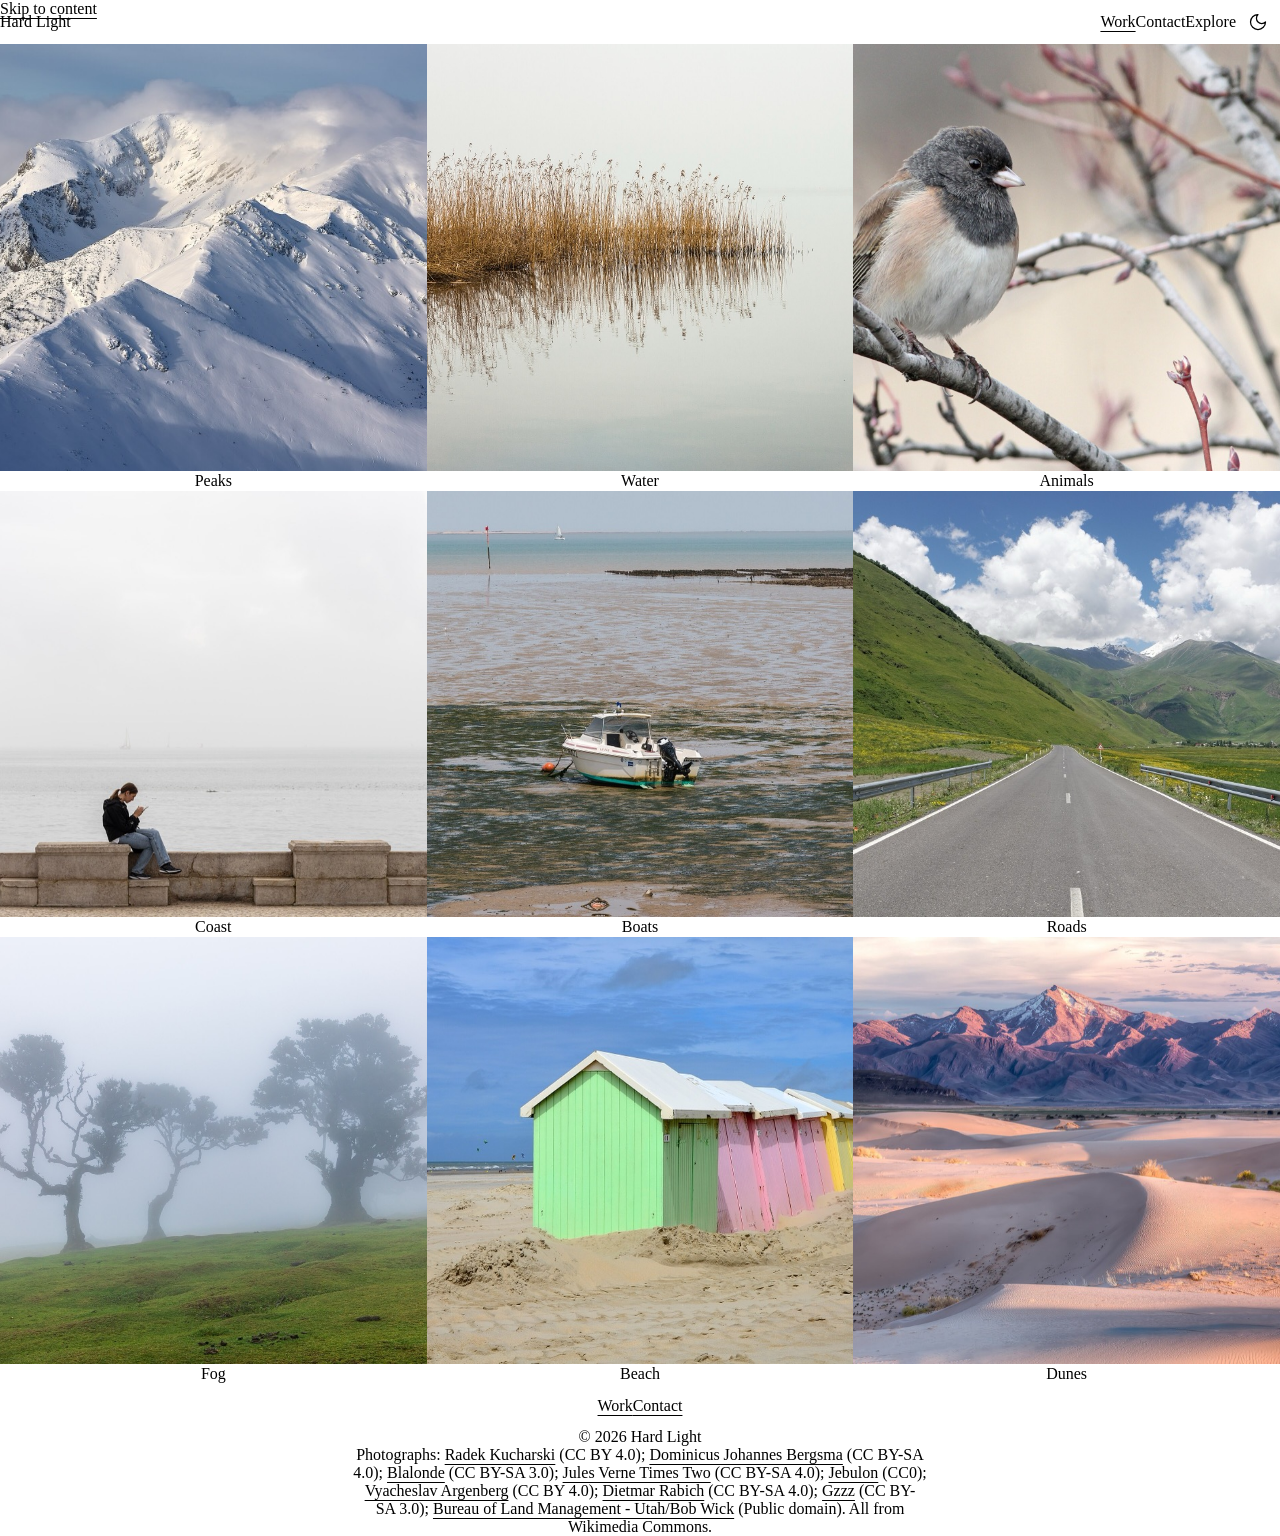
==== index.html @ 526d986b "Add files via upload" ====
<!doctype html>
<html lang="en">
<head>
<meta charset="utf-8">
<meta name="viewport" content="width=device-width, initial-scale=1">
<title>Hard Light: photography</title>
<meta name="description" content="Photography by subject: peaks, water, animals, coast, boats, roads, fog, beach and dunes.">
<link rel="preconnect" href="https://fonts.googleapis.com">
<link rel="preconnect" href="https://fonts.gstatic.com" crossorigin>
<link href="https://fonts.googleapis.com/css2?family=Libre+Franklin:wght@300;400&display=swap" rel="stylesheet">
<link rel="stylesheet" href="styles.css">
<script>
(function () { var d = document.documentElement; d.classList.add('js');
  try { var m = localStorage.getItem('mode'); if (m === 'dark' || m === 'light') d.dataset.mode = m; } catch (e) {} })();
</script>
<script src="pictures.js" defer></script>
<script src="site.js" defer></script>
</head>
<body data-root="">
<a class="skip" href="#main">Skip to content</a>
<header class="header">
  <a class="name" href="index.html">Hard Light</a>
  <nav class="nav" aria-label="Main">
    <a href="index.html" aria-current="page">Work</a>
    <a href="contact.html">Contact</a>
    <button class="nav__button" type="button" data-explore aria-haspopup="dialog">Explore</button>
    <button class="mode" type="button" data-mode-toggle aria-label="Dark mode" aria-pressed="false">
      <svg class="mode__moon" aria-hidden="true" width="20" height="20" viewBox="0 0 24 24" fill="none" stroke="currentColor" stroke-width="1.5" stroke-linecap="round" stroke-linejoin="round"><path d="M12 3a6 6 0 0 0 9 9 9 9 0 1 1-9-9Z"/></svg>
      <svg class="mode__sun" aria-hidden="true" width="20" height="20" viewBox="0 0 24 24" fill="none" stroke="currentColor" stroke-width="1.5" stroke-linecap="round" stroke-linejoin="round"><circle cx="12" cy="12" r="4"/><path d="M12 2v2M12 20v2M4.93 4.93l1.41 1.41M17.66 17.66l1.41 1.41M2 12h2M20 12h2M6.34 17.66l-1.41 1.41M19.07 4.93l-1.41 1.41"/></svg>
    </button>
  </nav>
</header>
<main id="main">
<h1 class="visually-hidden">Hard Light: photography</h1>
<div class="grid">
  <a class="tile" href="work/peaks.html">
    <img src="images/peaks-1-960.jpg" width="960" height="960" sizes="(min-width: 40rem) 30vw, 100vw" srcset="images/peaks-1-960.jpg 960w, images/peaks-1.jpg 1920w" alt="Wind sculpted snowy mountain ridge in soft cloud light" fetchpriority="high">
    <h2>Peaks</h2>
  </a>
  <a class="tile" href="work/water.html">
    <img src="images/water-1-960.jpg" width="960" height="960" sizes="(min-width: 40rem) 30vw, 100vw" srcset="images/water-1-960.jpg 960w, images/water-1.jpg 1920w" alt="A clump of golden reeds reflected in still pale water under a misty sky" fetchpriority="high">
    <h2>Water</h2>
  </a>
  <a class="tile" href="work/animals.html">
    <img src="images/animals-1-960.jpg" width="960" height="960" sizes="(min-width: 40rem) 30vw, 100vw" srcset="images/animals-1-960.jpg 960w, images/animals-1.jpg 1920w" alt="Grey junco on a bare branch with soft pink background" fetchpriority="high">
    <h2>Animals</h2>
  </a>
  <a class="tile" href="work/coast.html">
    <img src="images/coast-1-960.jpg" width="960" height="960" sizes="(min-width: 40rem) 30vw, 100vw" srcset="images/coast-1-960.jpg 960w, images/coast-1.jpg 1920w" alt="A lone person sitting on a stone sea wall using a phone under a white sky" loading="lazy">
    <h2>Coast</h2>
  </a>
  <a class="tile" href="work/boats.html">
    <img src="images/boats-1-960.jpg" width="960" height="960" sizes="(min-width: 40rem) 30vw, 100vw" srcset="images/boats-1-960.jpg 960w, images/boats-1.jpg 1920w" alt="Small motorboat stranded on wet sand flats at low tide" loading="lazy">
    <h2>Boats</h2>
  </a>
  <a class="tile" href="work/roads.html">
    <img src="images/roads-1-960.jpg" width="960" height="960" sizes="(min-width: 40rem) 30vw, 100vw" srcset="images/roads-1-960.jpg 960w, images/roads-1.jpg 1920w" alt="An empty road running straight into a steep green valley under big clouds" loading="lazy">
    <h2>Roads</h2>
  </a>
  <a class="tile" href="work/fog.html">
    <img src="images/fog-1-960.jpg" width="960" height="960" sizes="(min-width: 40rem) 30vw, 100vw" srcset="images/fog-1-960.jpg 960w, images/fog-1.jpg 1920w" alt="Three twisted trees on a grassy slope in thick white fog" loading="lazy">
    <h2>Fog</h2>
  </a>
  <a class="tile" href="work/beach.html">
    <img src="images/beach-1-960.jpg" width="960" height="960" sizes="(min-width: 40rem) 30vw, 100vw" srcset="images/beach-1-960.jpg 960w, images/beach-1.jpg 1920w" alt="Pastel beach huts half buried in sand under a blue sky" loading="lazy">
    <h2>Beach</h2>
  </a>
  <a class="tile" href="work/dunes.html">
    <img src="images/dunes-1-960.jpg" width="960" height="960" sizes="(min-width: 40rem) 30vw, 100vw" srcset="images/dunes-1-960.jpg 960w, images/dunes-1.jpg 1920w" alt="Pale sand dunes below pink lit desert mountains at dusk" loading="lazy">
    <h2>Dunes</h2>
  </a>
</div>
</main>
<footer class="footer">
  <nav class="footer__links" aria-label="Footer">
    <a href="index.html">Work</a>
    <a href="contact.html">Contact</a>
  </nav>
  <p class="footer__legal">© 2026 Hard Light</p>
  <p class="footer__credits" data-credits>Photographs: <a href="https://commons.wikimedia.org/wiki/File:Winter_in_Tatry_Mountains_-_Poland.jpg">Radek Kucharski</a> (CC BY 4.0); <a href="https://commons.wikimedia.org/wiki/File:Langweerderwielen_(Langwarder_Wielen)_in_de_mist._01-04-2026._(d.j.b.)_08.jpg">Dominicus Johannes Bergsma</a> (CC BY-SA 4.0); <a href="https://commons.wikimedia.org/wiki/File:Oregon_Junco_in_Kelowna,_BC.jpg">Blalonde</a> (CC BY-SA 3.0); <a href="https://commons.wikimedia.org/wiki/File:Woman_sitting_near_the_Cais_das_Colunas_and_using_her_smartphone,_Pra%C3%A7a_do_Com%C3%A9rcio,_Lisbon,_Portugal_julesvernex2.jpg">Jules Verne Times Two</a> (CC BY-SA 4.0); <a href="https://commons.wikimedia.org/wiki/File:Low_tide_in_Rivedoux,_R%C3%A9_island,_august_2015.jpg">Jebulon</a> (CC0); <a href="https://commons.wikimedia.org/wiki/File:Snostskali_Valley,_Mountain_road,_Khevi,_Georgia.jpg">Vyacheslav Argenberg</a> (CC BY 4.0); <a href="https://commons.wikimedia.org/wiki/File:Fanal_(Madeira,_Portugal),_Lorbeerwald_--_2025_--_1532.jpg">Dietmar Rabich</a> (CC BY-SA 4.0); <a href="https://commons.wikimedia.org/wiki/File:Cabines_de_bain_Berck.jpg">Gzzz</a> (CC BY-SA 3.0); <a href="https://commons.wikimedia.org/wiki/File:Utah_Dunes_Landscape_-_West_Desert_District.jpg">Bureau of Land Management - Utah/Bob Wick</a> (Public domain). All from Wikimedia Commons.</p>
</footer>
<dialog class="viewer" data-viewer aria-label="A random picture">
  <figure class="viewer__figure">
    <figcaption aria-live="polite"><span data-viewer-caption></span> <small data-viewer-credit></small></figcaption>
  </figure>
  <div class="viewer__controls">
    <button class="btn btn--ink" type="button" data-viewer-next autofocus>Another picture</button>
    <a class="btn" data-viewer-subject href="index.html">See the subject</a>
    <button class="btn" type="button" data-viewer-close>Close</button>
  </div>
</dialog>
</body>
</html>
---- styles.css ----
/* Hallmark · checked: 2026-11-01 · genre: editorial
 * floor: 0 FAIL · layout: the user's reference, the Nevins grid, built from scratch with stand-in photographs
 * built: Hallmark · theme: custom, near-white, one sans at 300 and 400 · hero: none, the grid is the first screen · nav: edge-aligned · footer: centred links · redesign: full · job: hire · modes: light+dark · v2.0.0 */
/* Hallmark · waive 71 · each grid title is a caption hugging its own photograph above it · a title under its square reads with that picture, as the reference sets it */
/* Hallmark · waive 78 · titles are captions under squares at the reference's size, with no section heads · the photographs carry this grid, so large heads would compete with them */
/* Hallmark · waive 79 · the subject page opens on the intro line with air before its first photograph · the gap above each stack is the reference's own pacing */
/* Hallmark · waive 83 · a portfolio grid and stacked galleries, all photographs by design · the user asked for this picture-only reference, and their own work replaces the stand-ins */
/* Hallmark · waive 77 · contact is a short about column beside the email, kept quiet on purpose · the reference keeps this page plain text with no visual */
@import url("./tokens.css");

*, *::before, *::after { box-sizing: border-box; }
html, body { overflow-x: clip; }
html { scrollbar-color: var(--color-muted) var(--color-paper); }
main { display: block; max-width: var(--container); margin-inline: auto; }
body { margin: 0; background: var(--color-paper); color: var(--color-ink); font: 300 var(--text-md)/1.55 var(--font-body); font-synthesis: none; -webkit-font-smoothing: antialiased; caret-color: var(--color-ink); }
::selection { background: var(--color-ink); color: var(--color-paper); }
:focus-visible { outline: 2px solid var(--color-focus); outline-offset: 2px; }
h1, h2 { text-wrap: balance; }
h1, h2, p { margin: 0; font-weight: inherit; font-size: inherit; overflow-wrap: break-word; min-width: 0; }
p { text-wrap: pretty; }
img { display: block; max-width: 100%; height: auto; background: var(--color-paper); }
a { color: inherit; text-underline-offset: 0.25em; text-decoration-thickness: 1px; }
a:active { opacity: 0.7; }
.visually-hidden { position: absolute; width: 1px; height: 1px; overflow: hidden; clip-path: inset(50%); white-space: nowrap; }
.skip { position: absolute; left: var(--space-md); top: calc(-1 * var(--space-3xl)); z-index: var(--z-toast); padding: var(--space-xs) var(--space-md); background: var(--color-ink); color: var(--color-paper); }
.skip:focus-visible { top: var(--space-md); }

/* Header */
.header { display: flex; flex-wrap: wrap; align-items: center; justify-content: space-between; gap: var(--space-xs) var(--space-xl); max-width: var(--container); margin-inline: auto; padding: var(--space-xl) var(--gutter); }
.name { font-size: var(--text-name); font-weight: 400; line-height: 1.2; text-decoration: none; white-space: nowrap; }
.nav { display: flex; gap: var(--space-lg); }
.nav a { display: inline-flex; align-items: center; min-height: 44px; text-decoration: none; white-space: nowrap; }
.nav a:hover, .nav a[aria-current="page"] { text-decoration: underline; }
.nav { align-items: center; }
.nav__button, .mode { min-height: 44px; padding: 0; border: 0; background: none; color: inherit; font: inherit; cursor: pointer; }
.nav__button { white-space: nowrap; text-underline-offset: 0.25em; text-decoration-thickness: 1px; }
.nav__button:hover { text-decoration: underline; }
.mode { display: inline-flex; align-items: center; justify-content: center; min-width: 44px; }
.mode:hover { color: var(--color-link); }
.nav__button:active, .mode:active { opacity: 0.7; }
.nav__button:disabled, .mode:disabled { opacity: 0.55; cursor: not-allowed; }
.mode[aria-pressed="true"] .mode__moon, .mode[aria-pressed="false"] .mode__sun { display: none; }
html:not(.js) .nav__button, html:not(.js) .mode { display: none; }

/* Explore */
.btn { display: inline-flex; align-items: center; justify-content: center; min-height: 48px; padding: 0 var(--space-lg); border: 1px solid var(--color-ink); background: var(--color-paper); color: var(--color-ink); font: 400 var(--text-md)/1 var(--font-body); white-space: nowrap; text-decoration: none; cursor: pointer; }
.btn:hover, .btn--ink { background: var(--color-ink); color: var(--color-paper); }
.btn--ink:hover { background: var(--color-paper); color: var(--color-ink); }
.btn:active { transform: translateY(1px); }
.btn:disabled { opacity: 0.55; cursor: not-allowed; transform: none; }
.viewer { width: 100%; max-width: 100%; height: 100%; max-height: 100%; margin: 0; padding: var(--space-md) var(--gutter); border: 0; background: var(--color-paper); color: var(--color-ink); }
.viewer[open] { display: grid; grid-template-rows: minmax(0, 1fr) auto; gap: var(--space-md); }
.viewer::backdrop { background: var(--color-paper); }
.viewer__figure { display: grid; grid-template-rows: minmax(0, 1fr) auto; gap: var(--space-sm); margin: 0; min-height: 0; }
.viewer__img { width: 100%; height: 100%; min-height: 0; object-fit: contain; }
.viewer figcaption { font-size: var(--text-md); text-align: center; }
.viewer small { display: block; font-size: var(--text-sm); color: var(--color-muted); }
.viewer__controls { display: flex; flex-wrap: wrap; justify-content: center; gap: var(--space-xs); }

/* Work */
.grid { display: grid; grid-template-columns: repeat(3, minmax(0, 1fr)); gap: var(--gap-rows) var(--gap-grid); max-width: var(--container); margin-inline: auto; padding: var(--space-lg) var(--gutter) 0; }
.tile { display: grid; gap: var(--space-md); color: inherit; text-decoration: none; }
.tile img { width: 100%; aspect-ratio: 1; object-fit: cover; }
.tile h2 { font-size: var(--text-title); font-weight: 400; line-height: 1.25; text-align: center; }
.tile:hover h2 { text-decoration: underline; }

/* A subject */
.intro { max-width: 34em; margin-inline: auto; padding: var(--space-2xl) var(--gutter) var(--space-3xl); font-size: var(--text-intro); font-weight: 400; line-height: 1.3; text-align: center; text-wrap: balance; }
.stack { display: grid; grid-template-columns: minmax(0, 1fr); gap: var(--space-lg); max-width: var(--container); margin-inline: auto; padding-inline: var(--gutter); }
.stack img { width: 100%; aspect-ratio: 16 / 9; object-fit: cover; }
.next { max-width: var(--container); margin-inline: auto; padding: var(--space-xl) var(--gutter) 0; text-align: right; font-size: var(--text-title); font-weight: 400; }
.next a { display: inline-flex; align-items: center; gap: var(--space-sm); min-height: 44px; text-decoration: none; }
.next a:hover { text-decoration: underline; }

/* Contact */
.about { display: grid; grid-template-columns: minmax(0, 8fr) minmax(0, 4fr); gap: var(--space-2xl) var(--space-3xl); max-width: var(--container); margin-inline: auto; padding: var(--space-lg) var(--gutter) var(--space-3xl); }
.about__text { max-width: 44rem; display: grid; gap: var(--space-lg); align-content: start; }
.about__label { margin-bottom: var(--space-xs); }
.about__body { font-size: var(--text-title); font-weight: 400; line-height: 1.4; }
.about__side { display: grid; gap: var(--space-xs); align-content: start; }
.about__side a { color: var(--color-link); }
.fill { padding: 0 0.25em; border: 1px dashed var(--color-muted); color: var(--color-muted); -webkit-box-decoration-break: clone; box-decoration-break: clone; }

/* Footer */
.footer { display: grid; justify-items: center; gap: var(--space-md); margin-top: var(--space-3xl); padding: var(--space-xl) var(--gutter) var(--space-2xl); text-align: center; }
.footer__links { display: flex; gap: var(--space-lg); font-size: var(--text-title); font-weight: 400; }
.footer__links a { display: inline-flex; align-items: center; min-height: 44px; color: var(--color-link); white-space: nowrap; }
.footer__legal { font-size: var(--text-sm); }
.footer__credits { max-width: 75ch; font-size: var(--text-sm); color: var(--color-muted); }

@media (max-width: 40rem) {
  .header { padding-block: var(--space-lg); }
  .nav { width: 100%; gap: var(--space-md); }
  .mode { margin-left: auto; }
  .grid { grid-template-columns: minmax(0, 1fr); padding-top: 0; }
  .intro { padding-block: var(--space-lg) var(--space-xl); }
  .stack { gap: var(--space-md); }
  .about { grid-template-columns: minmax(0, 1fr); }
}
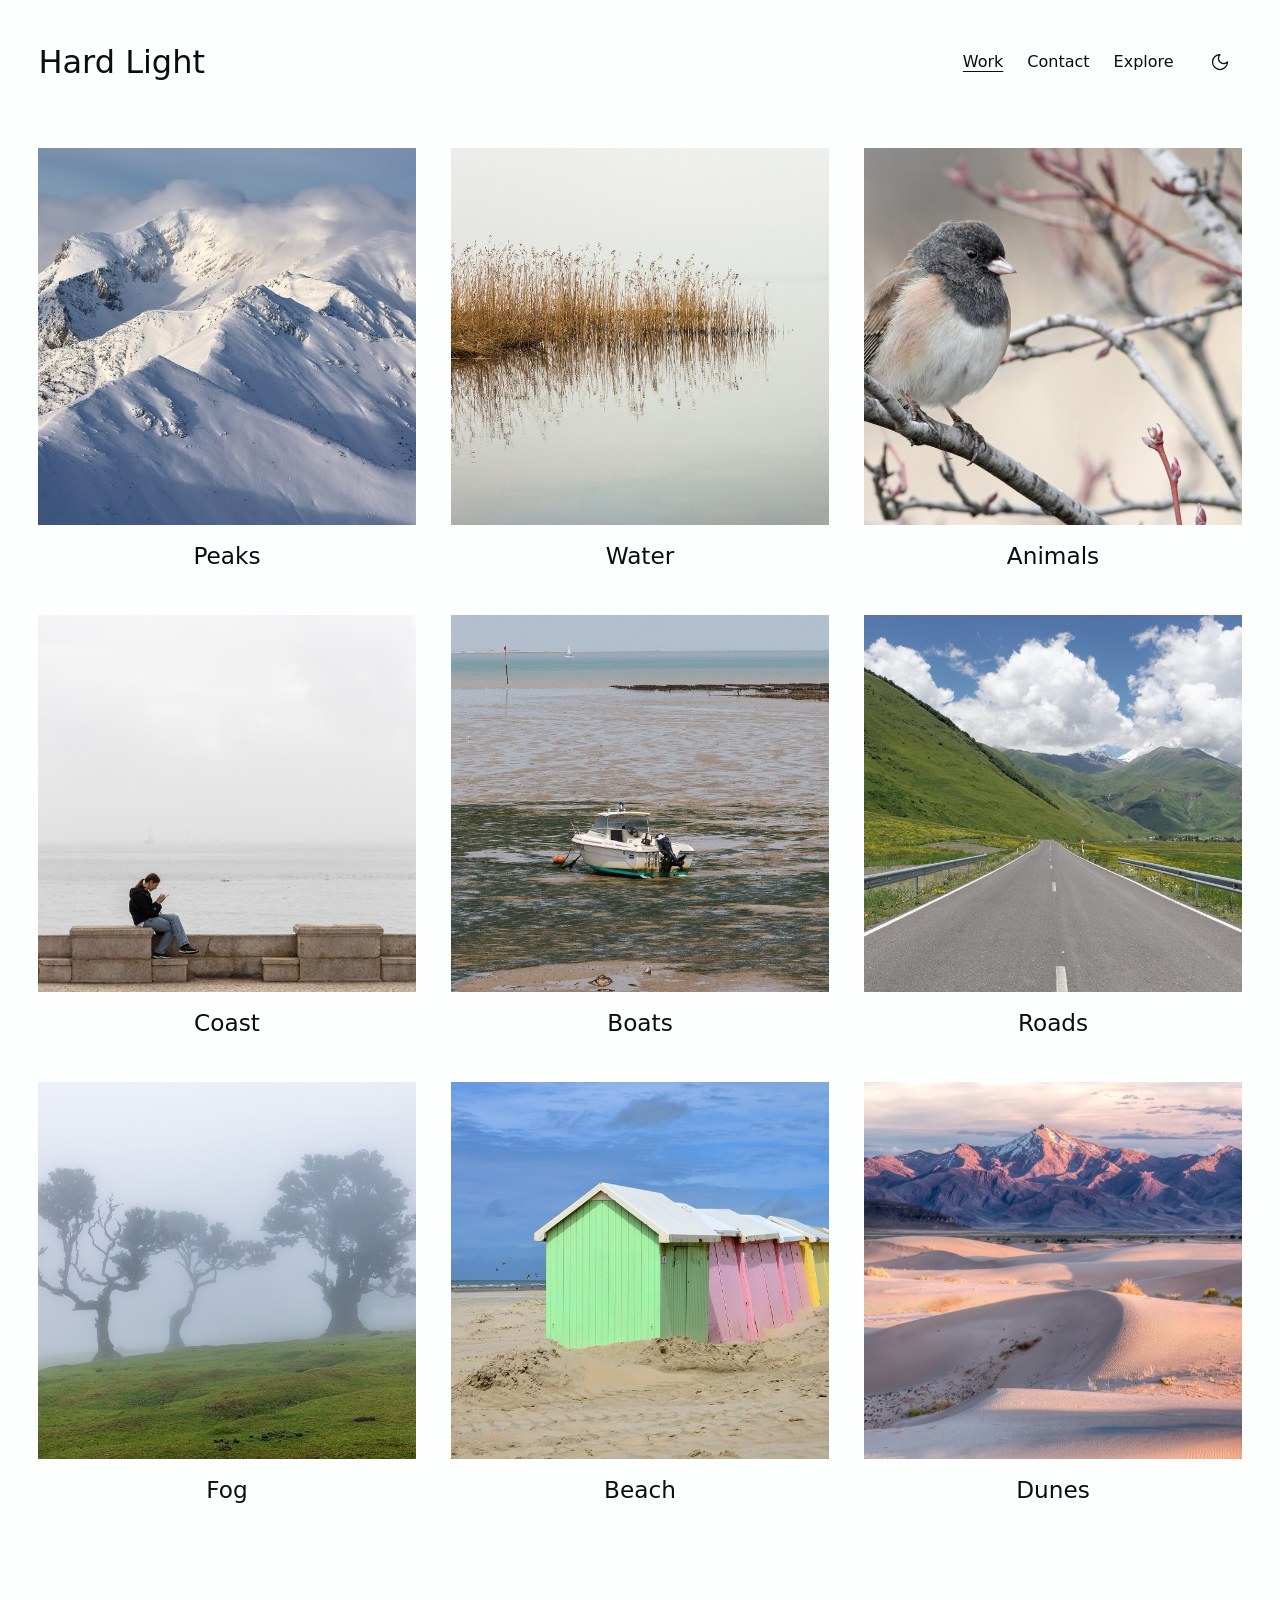
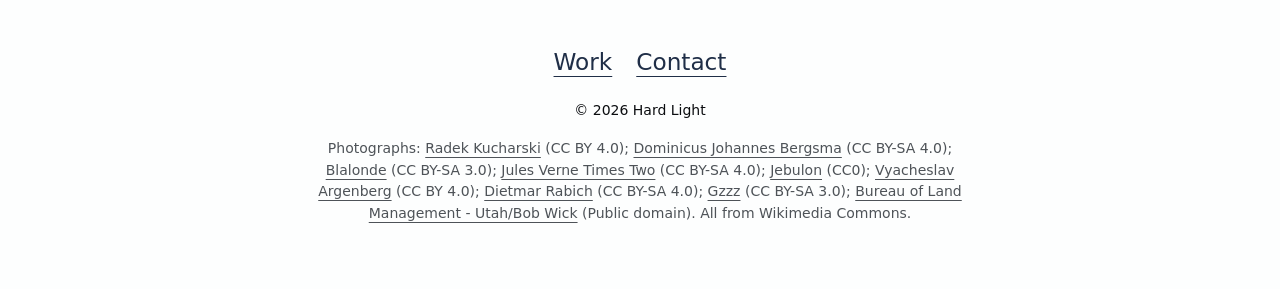
==== commit e3cf1738: "Update title in index.html" ====
--- a/index.html
+++ b/index.html
@@ -3,7 +3,7 @@
 <head>
 <meta charset="utf-8">
 <meta name="viewport" content="width=device-width, initial-scale=1">
-<title>Hard Light: photography</title>
+<title>Hola Alice :): photography</title>
 <meta name="description" content="Photography by subject: peaks, water, animals, coast, boats, roads, fog, beach and dunes.">
 <link rel="preconnect" href="https://fonts.googleapis.com">
 <link rel="preconnect" href="https://fonts.gstatic.com" crossorigin>
